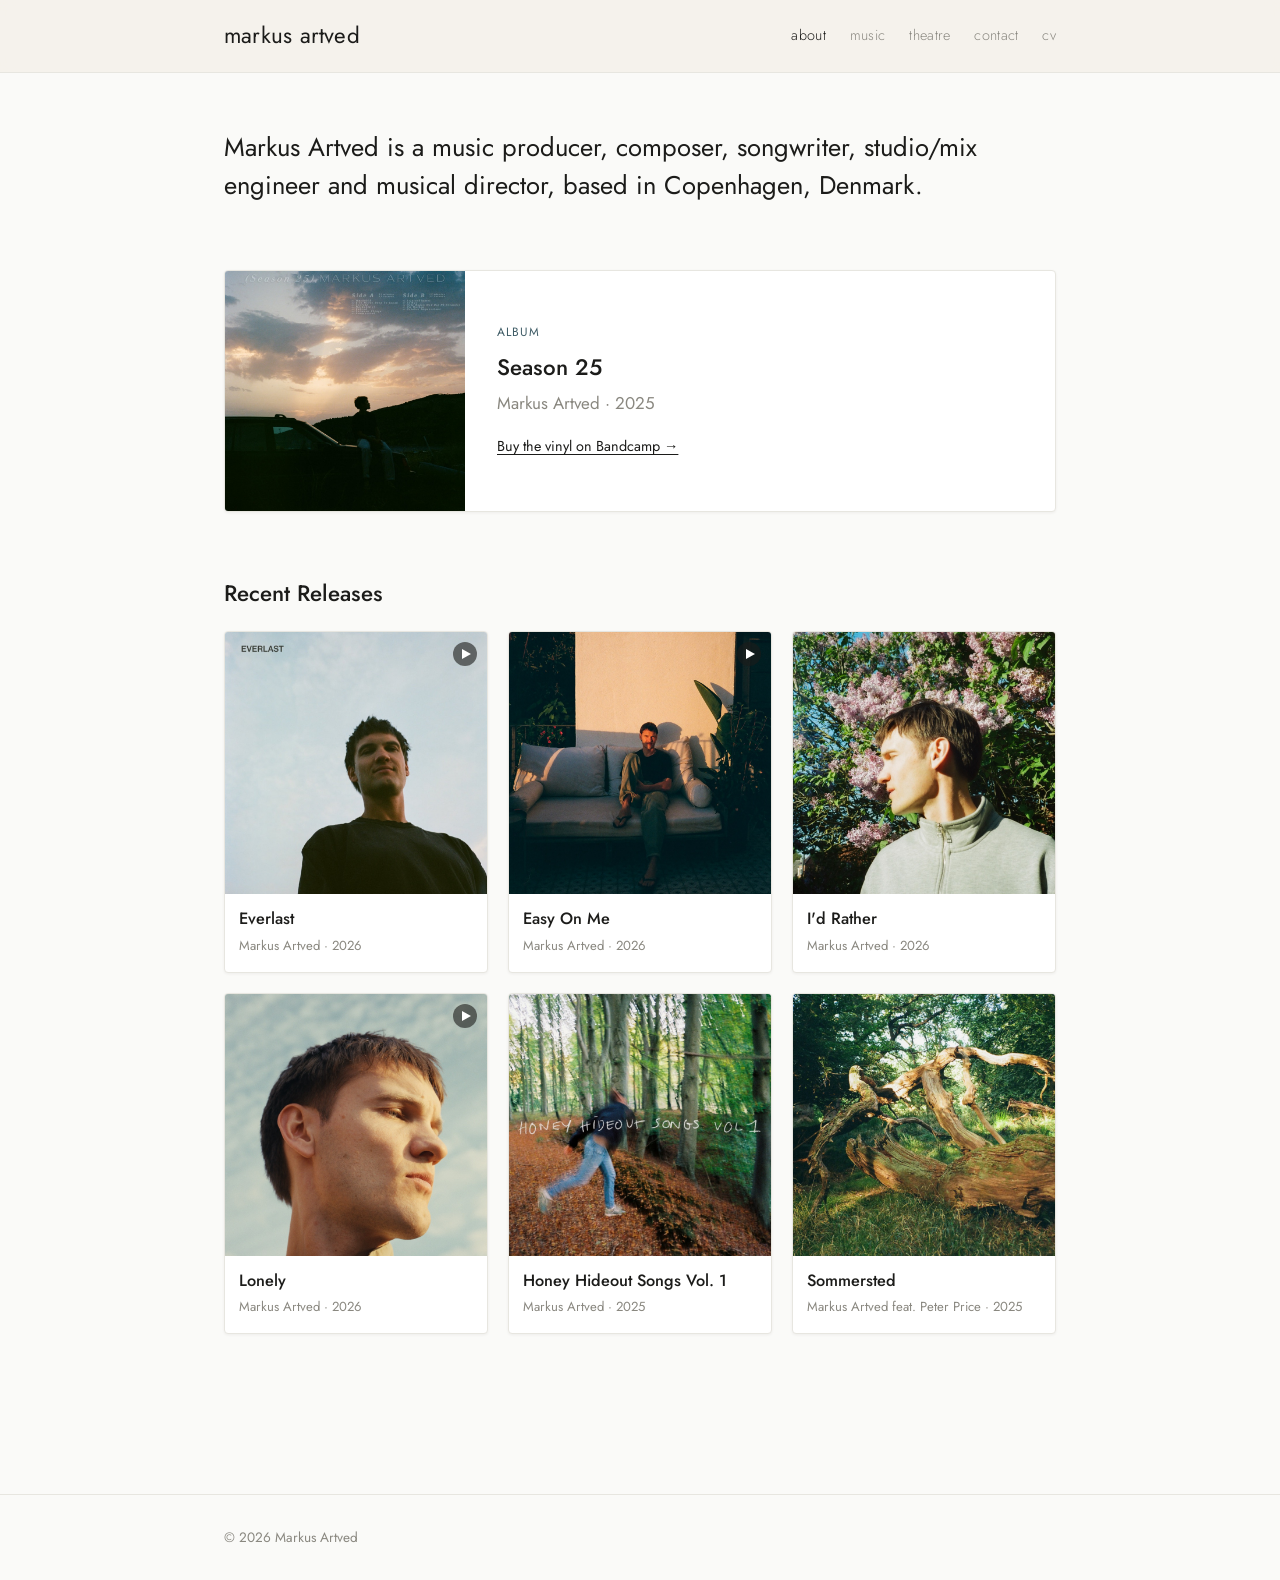
==== index.html @ 1067603a "Feature Season 25 album prominently at top of About page with Bandcamp link" ====
<!DOCTYPE html>
<html lang="en">
<head>
<meta charset="UTF-8">
<meta name="viewport" content="width=device-width, initial-scale=1.0">
<title>Markus Artved — Producer, Composer, Musical Director</title>
<meta name="description" content="Markus Artved is a music producer, composer, songwriter, studio/mix engineer and musical director based in Copenhagen, Denmark.">
<link rel="preconnect" href="https://fonts.googleapis.com">
<link rel="preconnect" href="https://fonts.gstatic.com" crossorigin>
<link href="https://fonts.googleapis.com/css2?family=Jost:wght@300;400;500;600&display=swap" rel="stylesheet">
<link rel="stylesheet" href="style.css">
</head>
<body>
<header class="site-header">
  <div class="wrap">
    <a class="logo" href="/">MARKUS ARTVED</a>
    <nav class="main-nav">
      <a href="/" aria-current="page">About</a>
      <a href="music.html">Music</a>
      <a href="theatre.html">Theatre</a>
      <a href="contact.html">Contact</a>
      <a href="cv.html">CV</a>
    </nav>
  </div>
</header>

<main>
  <div class="wrap">
    <section>
      <h1 class="intro">Markus Artved is a music producer, composer, songwriter, studio/mix engineer and musical director, based in Copenhagen, Denmark.</h1>
    </section>

    <section>
      <a class="featured-release" href="https://markusartved.bandcamp.com/album/season-25-2" target="_blank" rel="noopener">
        <img src="images/season-25.jpg" alt="Season 25 album cover">
        <div class="featured-meta">
          <p class="eyebrow">Album</p>
          <h2>Season 25</h2>
          <p class="sub">Markus Artved · 2025</p>
          <p class="buy-link">Buy the vinyl on Bandcamp →</p>
        </div>
      </a>
    </section>

    <section>
      <h2>Recent Releases</h2>
      <div class="releases-highlight">
        <div class="release-card">
          <a class="release-link" href="https://orcd.co/everlast" target="_blank" rel="noopener">
            <img src="images/everlast.jpg" alt="Everlast cover art"><div class="meta"><p class="title">Everlast</p><p class="sub">Markus Artved · 2026</p></div>
          </a>
          <a class="video-badge" href="https://youtu.be/y79hhN0nCMQ" target="_blank" rel="noopener" aria-label="Se musikvideo" title="Se musikvideo">
            <svg width="10" height="10" viewBox="0 0 10 10" fill="currentColor"><path d="M1 0 L10 5 L1 10 Z"/></svg>
          </a>
        </div>
        <div class="release-card">
          <a class="release-link" href="https://orcd.co/ezonme" target="_blank" rel="noopener">
            <img src="images/easy-on-me.jpg" alt="Easy On Me cover art"><div class="meta"><p class="title">Easy On Me</p><p class="sub">Markus Artved · 2026</p></div>
          </a>
          <a class="video-badge" href="https://youtu.be/7kFH4kexs3M" target="_blank" rel="noopener" aria-label="Se musikvideo" title="Se musikvideo">
            <svg width="10" height="10" viewBox="0 0 10 10" fill="currentColor"><path d="M1 0 L10 5 L1 10 Z"/></svg>
          </a>
        </div>
        <a class="release-card" href="https://orcd.co/idrather" target="_blank" rel="noopener">
          <img src="images/id-rather.jpg" alt="I'd Rather cover art"><div class="meta"><p class="title">I'd Rather</p><p class="sub">Markus Artved · 2026</p></div>
        </a>
        <div class="release-card">
          <a class="release-link" href="https://orcd.co/lonelyy" target="_blank" rel="noopener">
            <img src="images/lonely.jpg" alt="Lonely cover art"><div class="meta"><p class="title">Lonely</p><p class="sub">Markus Artved · 2026</p></div>
          </a>
          <a class="video-badge" href="https://youtu.be/J-z6Z0CwkMA" target="_blank" rel="noopener" aria-label="Se musikvideo" title="Se musikvideo">
            <svg width="10" height="10" viewBox="0 0 10 10" fill="currentColor"><path d="M1 0 L10 5 L1 10 Z"/></svg>
          </a>
        </div>
        <a class="release-card" href="https://orcd.co/theeagle" target="_blank" rel="noopener">
          <img src="images/honey-hideout-songs-vol1.jpg" alt="Honey Hideout Songs Vol. 1 cover art"><div class="meta"><p class="title">Honey Hideout Songs Vol. 1</p><p class="sub">Markus Artved · 2025</p></div>
        </a>
        <a class="release-card" href="https://open.spotify.com/album/5ZITmERwvLJm2PnHRLl8mG" target="_blank" rel="noopener">
          <img src="images/sommersted.jpg" alt="Sommersted cover art"><div class="meta"><p class="title">Sommersted</p><p class="sub">Markus Artved feat. Peter Price · 2025</p></div>
        </a>
      </div>
    </section>
  </div>
</main>

<footer>
  <div class="wrap">
    &copy; <span id="year"></span> Markus Artved
  </div>
</footer>
<script>document.getElementById('year').textContent = new Date().getFullYear();</script>
</body>
</html>
---- style.css ----
:root {
  --bg: #fafaf8;
  --bg-elevated: #ffffff;
  --text: #1c1c1a;
  --text-muted: #8a8880;
  --accent: #3f5c66;
  --border: #e7e6e0;
  --max-width: 880px;
  --font-display: "Jost", -apple-system, "Helvetica Neue", Arial, sans-serif;
  --font-body: "Jost", -apple-system, "Helvetica Neue", Arial, sans-serif;
}

* { box-sizing: border-box; }

html { scroll-behavior: smooth; }

body {
  margin: 0;
  background: var(--bg);
  color: var(--text);
  font-family: var(--font-body);
  font-weight: 400;
  font-size: 17px;
  line-height: 1.6;
  -webkit-font-smoothing: antialiased;
}

a { color: inherit; }

img { max-width: 100%; display: block; }

.wrap {
  max-width: var(--max-width);
  margin: 0 auto;
  padding: 0 24px;
}

header.site-header {
  border-bottom: 1px solid var(--border);
  position: sticky;
  top: 0;
  background: rgba(244, 241, 234, 0.88);
  backdrop-filter: blur(8px);
  z-index: 10;
}

header.site-header .wrap {
  display: flex;
  align-items: center;
  justify-content: space-between;
  padding-top: 18px;
  padding-bottom: 18px;
  flex-wrap: wrap;
  gap: 12px;
}

.logo {
  font-family: var(--font-display);
  font-weight: 400;
  font-size: 1.4rem;
  letter-spacing: 0.01em;
  text-decoration: none;
  color: var(--text);
  text-transform: lowercase;
}

nav.main-nav {
  display: flex;
  gap: 24px;
  flex-wrap: wrap;
}

nav.main-nav a {
  text-decoration: none;
  color: var(--text-muted);
  font-weight: 300;
  font-size: 0.9rem;
  letter-spacing: 0.02em;
  text-transform: lowercase;
  transition: color 0.15s ease;
}

nav.main-nav a:hover,
nav.main-nav a[aria-current="page"] {
  color: var(--text);
}

main {
  padding: 56px 0 96px;
}

h1 {
  font-family: var(--font-display);
  font-size: clamp(2rem, 4.5vw, 2.8rem);
  line-height: 1.25;
  margin: 0 0 20px;
  font-weight: 500;
}

h1.intro {
  font-size: clamp(1.3rem, 2.4vw, 1.6rem);
  font-weight: 400;
  line-height: 1.5;
  max-width: 56ch;
  color: var(--text);
}

h2 {
  font-family: var(--font-display);
  font-size: 1.4rem;
  margin: 0 0 20px;
  font-weight: 500;
  color: var(--text);
}

section {
  margin-bottom: 64px;
}

p.lead {
  font-size: 1.15rem;
  font-weight: 300;
  color: var(--text-muted);
  max-width: 60ch;
  margin: 0 0 40px;
}

.accent { color: var(--accent); }

.featured-release {
  display: flex;
  align-items: center;
  gap: 32px;
  background: var(--bg-elevated);
  border: 1px solid var(--border);
  border-radius: 4px;
  overflow: hidden;
  text-decoration: none;
  color: inherit;
  box-shadow: 0 1px 3px rgba(43, 40, 34, 0.06);
  margin-bottom: 48px;
  transition: transform 0.15s ease, border-color 0.15s ease;
}

.featured-release:hover {
  transform: translateY(-3px);
  border-color: #c9bfa8;
}

.featured-release img {
  width: 240px;
  height: 240px;
  object-fit: cover;
  flex-shrink: 0;
}

.featured-release .featured-meta {
  padding: 20px 28px 20px 0;
}

.featured-release .eyebrow {
  text-transform: uppercase;
  letter-spacing: 0.08em;
  font-size: 0.75rem;
  color: var(--accent);
  margin: 0 0 8px;
}

.featured-release h2 {
  margin: 0 0 4px;
}

.featured-release .featured-meta .sub {
  color: var(--text-muted);
  margin: 0 0 18px;
}

.featured-release .buy-link {
  font-size: 0.9rem;
  color: var(--text);
  margin: 0;
  text-decoration: underline;
  text-underline-offset: 3px;
}

@media (max-width: 620px) {
  .featured-release {
    flex-direction: column;
    align-items: stretch;
  }
  .featured-release img {
    width: 100%;
    height: auto;
    aspect-ratio: 1 / 1;
  }
  .featured-release .featured-meta {
    padding: 20px;
  }
}

.releases-highlight {
  display: grid;
  grid-template-columns: repeat(auto-fill, minmax(200px, 1fr));
  gap: 20px;
  margin-bottom: 48px;
}

.release-card {
  position: relative;
  background: var(--bg-elevated);
  border: 1px solid var(--border);
  border-radius: 4px;
  overflow: hidden;
  text-decoration: none;
  display: block;
  box-shadow: 0 1px 3px rgba(43, 40, 34, 0.06);
  transition: transform 0.15s ease, border-color 0.15s ease;
}

.release-link {
  display: block;
  text-decoration: none;
  color: inherit;
}

.video-badge {
  position: absolute;
  top: 10px;
  right: 10px;
  width: 24px;
  height: 24px;
  border-radius: 50%;
  background: rgba(28, 28, 26, 0.6);
  color: #fff;
  display: flex;
  align-items: center;
  justify-content: center;
  z-index: 2;
  transition: background 0.15s ease;
}

.video-badge svg { margin-left: 1px; }

.video-badge:hover { background: rgba(28, 28, 26, 0.85); }

.release-card:hover {
  transform: translateY(-3px);
  border-color: #c9bfa8;
}

.release-card img {
  aspect-ratio: 1 / 1;
  object-fit: cover;
  width: 100%;
}

.release-card .meta {
  padding: 12px 14px 16px;
}

.release-card .title {
  font-family: var(--font-display);
  font-weight: 500;
  font-size: 1.02rem;
  margin: 0 0 2px;
}

.release-card .sub {
  font-size: 0.82rem;
  color: var(--text-muted);
  margin: 0;
}

.event-list {
  list-style: none;
  margin: 0;
  padding: 0;
  border-top: 1px solid var(--border);
}

.event-list li {
  display: flex;
  gap: 20px;
  padding: 16px 0;
  border-bottom: 1px solid var(--border);
  align-items: baseline;
  flex-wrap: wrap;
}

.event-date {
  min-width: 130px;
  color: var(--accent);
  font-weight: 600;
  font-size: 0.92rem;
}

.event-details { flex: 1; min-width: 200px; }

.event-title { font-weight: 600; }

.event-venue {
  color: var(--text-muted);
  font-size: 0.9rem;
}

.event-tag {
  font-size: 0.72rem;
  text-transform: uppercase;
  letter-spacing: 0.05em;
  color: var(--text-muted);
  border: 1px solid var(--border);
  border-radius: 999px;
  padding: 3px 10px;
  white-space: nowrap;
}

.discography-list {
  list-style: none;
  margin: 0;
  padding: 0;
}

.discography-list li {
  display: grid;
  grid-template-columns: 60px 1fr;
  gap: 18px;
  padding: 14px 0;
  border-bottom: 1px solid var(--border);
}

.discography-list .year {
  color: var(--text-muted);
  font-variant-numeric: tabular-nums;
}

.discography-list .track { font-weight: 600; }

.discography-list .credit {
  color: var(--text-muted);
  font-size: 0.9rem;
}

.year-group h3 {
  color: var(--accent);
  font-size: 0.85rem;
  letter-spacing: 0.04em;
  margin: 22px 0 2px;
  text-transform: uppercase;
}

.year-group:first-of-type h3 { margin-top: 0; }

.credit-list {
  list-style: none;
  margin: 0;
  padding: 0;
}

.credit-list li {
  padding: 6px 0;
  border-bottom: 1px solid var(--border);
}

.credit-list .title {
  font-weight: 600;
  font-size: 0.92rem;
  margin: 0;
}

.credit-list .role,
.credit-list .venue {
  color: var(--text-muted);
  font-size: 0.8rem;
  margin: 1px 0 0;
}

#cv-page section { margin-bottom: 40px; }
#cv-page h2 { font-size: 1.1rem; margin-bottom: 10px; }

.contact-box {
  background: var(--bg-elevated);
  border: 1px solid var(--border);
  border-radius: 12px;
  padding: 32px;
  max-width: 480px;
}

.contact-box a {
  display: block;
  text-decoration: none;
  font-size: 1.05rem;
  margin: 8px 0;
}

.contact-box a:hover { color: var(--accent); }

.social-links {
  display: flex;
  gap: 16px;
  margin-top: 28px;
}

.social-links a {
  text-decoration: none;
  color: var(--text-muted);
  font-size: 0.9rem;
  border: 1px solid var(--border);
  border-radius: 999px;
  padding: 6px 16px;
}

.social-links a:hover { color: var(--text); border-color: #c9bfa8; }

.production {
  padding: 40px 0;
  border-bottom: 1px solid var(--border);
}

.production:first-of-type { padding-top: 0; }

.production h3 {
  font-family: var(--font-display);
  font-size: 1.4rem;
  font-weight: 500;
  margin: 0 0 4px;
}

.production .venue {
  color: var(--text-muted);
  margin: 0 0 2px;
}

.production .role {
  margin: 0 0 16px;
}

.production .award {
  color: var(--accent);
  font-weight: 600;
  margin: 0 0 16px;
}

.production .credits {
  color: var(--text-muted);
  font-size: 0.88rem;
  line-height: 1.7;
  margin: 0 0 20px;
}

.production .credits strong {
  color: var(--text);
  font-weight: 600;
}

.gallery {
  display: flex;
  gap: 10px;
  overflow-x: auto;
  scroll-snap-type: x proximity;
  padding-bottom: 6px;
  margin: 0 -24px;
  padding-left: 24px;
  padding-right: 24px;
}

.gallery img {
  height: 220px;
  width: auto;
  flex: 0 0 auto;
  border-radius: 8px;
  scroll-snap-align: start;
  object-fit: cover;
}

.production .photo-credit {
  color: var(--text-muted);
  font-size: 0.78rem;
  margin: 10px 0 0;
}

@media (max-width: 560px) {
  .gallery img { height: 160px; }
}

footer {
  border-top: 1px solid var(--border);
  padding: 32px 0;
  color: var(--text-muted);
  font-size: 0.85rem;
}

@media (max-width: 560px) {
  .discography-list li { grid-template-columns: 44px 1fr; }
  .event-date { min-width: 100%; }
}
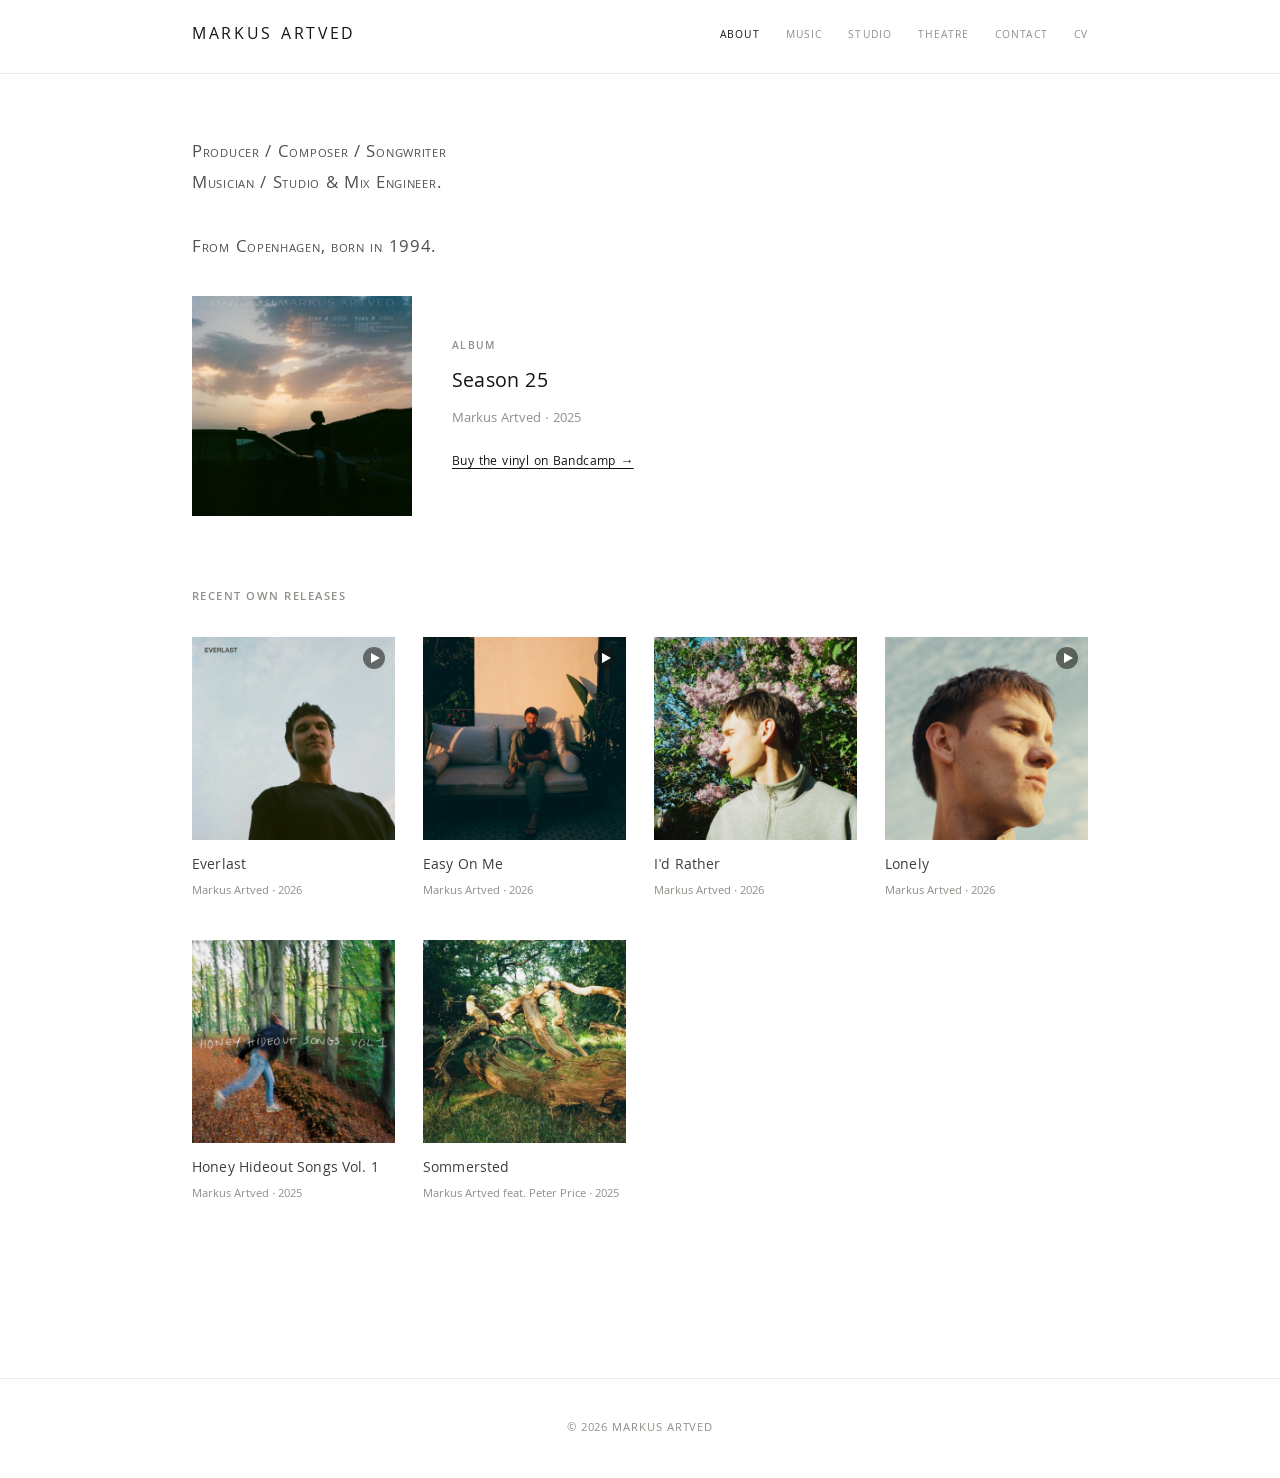
==== commit aee9f733: "Redesign site aesthetics toward minimal editorial style, add Studio page Switch typography to Khula," ====
--- a/index.html
+++ b/index.html
@@ -7,7 +7,7 @@
 <meta name="description" content="Markus Artved is a music producer, composer, songwriter, studio/mix engineer and musical director based in Copenhagen, Denmark.">
 <link rel="preconnect" href="https://fonts.googleapis.com">
 <link rel="preconnect" href="https://fonts.gstatic.com" crossorigin>
-<link href="https://fonts.googleapis.com/css2?family=Jost:wght@300;400;500;600&display=swap" rel="stylesheet">
+<link href="https://fonts.googleapis.com/css2?family=Khula:wght@300;400;600;700&display=swap" rel="stylesheet">
 <link rel="stylesheet" href="style.css">
 </head>
 <body>
@@ -17,6 +17,7 @@
     <nav class="main-nav">
       <a href="/" aria-current="page">About</a>
       <a href="music.html">Music</a>
+      <a href="studio.html">Studio</a>
       <a href="theatre.html">Theatre</a>
       <a href="contact.html">Contact</a>
       <a href="cv.html">CV</a>
@@ -26,8 +27,8 @@
 
 <main>
   <div class="wrap">
-    <section>
-      <h1 class="intro">Markus Artved is a music producer, composer, songwriter, studio/mix engineer and musical director, based in Copenhagen, Denmark.</h1>
+    <section class="intro-section">
+      <h1 class="intro">Producer / Composer / Songwriter<br>Musician / Studio &amp; Mix Engineer.<br><br>From Copenhagen, born in 1994.</h1>
     </section>
 
     <section>
@@ -43,7 +44,7 @@
     </section>
 
     <section>
-      <h2>Recent Releases</h2>
+      <h2>Recent Own Releases</h2>
       <div class="releases-highlight">
         <div class="release-card">
           <a class="release-link" href="https://orcd.co/everlast" target="_blank" rel="noopener">
--- a/style.css
+++ b/style.css
@@ -1,13 +1,13 @@
 :root {
-  --bg: #fafaf8;
+  --bg: #ffffff;
   --bg-elevated: #ffffff;
-  --text: #1c1c1a;
-  --text-muted: #8a8880;
-  --accent: #3f5c66;
-  --border: #e7e6e0;
-  --max-width: 880px;
-  --font-display: "Jost", -apple-system, "Helvetica Neue", Arial, sans-serif;
-  --font-body: "Jost", -apple-system, "Helvetica Neue", Arial, sans-serif;
+  --text: #141412;
+  --text-muted: #8f8f89;
+  --accent: #4a4a45;
+  --border: #ececE6;
+  --max-width: 960px;
+  --font-display: "Khula", -apple-system, "Helvetica Neue", Arial, sans-serif;
+  --font-body: "Khula", -apple-system, "Helvetica Neue", Arial, sans-serif;
 }
 
 * { box-sizing: border-box; }
@@ -17,11 +17,11 @@
 body {
   margin: 0;
   background: var(--bg);
-  color: var(--text);
+  color: rgba(20, 20, 18, 0.82);
   font-family: var(--font-body);
   font-weight: 400;
-  font-size: 17px;
-  line-height: 1.6;
+  font-size: 16px;
+  line-height: 1.7;
   -webkit-font-smoothing: antialiased;
 }
 
@@ -32,14 +32,14 @@
 .wrap {
   max-width: var(--max-width);
   margin: 0 auto;
-  padding: 0 24px;
+  padding: 0 32px;
 }
 
 header.site-header {
   border-bottom: 1px solid var(--border);
   position: sticky;
   top: 0;
-  background: rgba(244, 241, 234, 0.88);
+  background: rgba(255, 255, 255, 0.92);
   backdrop-filter: blur(8px);
   z-index: 10;
 }
@@ -48,8 +48,8 @@
   display: flex;
   align-items: center;
   justify-content: space-between;
-  padding-top: 18px;
-  padding-bottom: 18px;
+  padding-top: 22px;
+  padding-bottom: 22px;
   flex-wrap: wrap;
   gap: 12px;
 }
@@ -57,26 +57,26 @@
 .logo {
   font-family: var(--font-display);
   font-weight: 400;
-  font-size: 1.4rem;
-  letter-spacing: 0.01em;
+  font-size: 1.05rem;
+  letter-spacing: 0.16em;
   text-decoration: none;
   color: var(--text);
-  text-transform: lowercase;
+  text-transform: uppercase;
 }
 
 nav.main-nav {
   display: flex;
-  gap: 24px;
+  gap: 26px;
   flex-wrap: wrap;
 }
 
 nav.main-nav a {
   text-decoration: none;
   color: var(--text-muted);
-  font-weight: 300;
-  font-size: 0.9rem;
-  letter-spacing: 0.02em;
-  text-transform: lowercase;
+  font-weight: 500;
+  font-size: 0.7rem;
+  letter-spacing: 0.1em;
+  text-transform: uppercase;
   transition: color 0.15s ease;
 }
 
@@ -86,43 +86,53 @@
 }
 
 main {
-  padding: 56px 0 96px;
+  padding: 64px 0 100px;
 }
 
 h1 {
   font-family: var(--font-display);
-  font-size: clamp(2rem, 4.5vw, 2.8rem);
-  line-height: 1.25;
+  font-size: clamp(1.8rem, 3.6vw, 2.4rem);
+  line-height: 1.35;
   margin: 0 0 20px;
-  font-weight: 500;
+  font-weight: 400;
+  letter-spacing: 0.01em;
 }
 
 h1.intro {
-  font-size: clamp(1.3rem, 2.4vw, 1.6rem);
+  font-size: clamp(0.95rem, 1.4vw, 1.1rem);
   font-weight: 400;
-  line-height: 1.5;
-  max-width: 56ch;
-  color: var(--text);
+  font-variant: small-caps;
+  letter-spacing: 0.04em;
+  line-height: 1.8;
+  max-width: 54ch;
+  margin: 0 0 20px;
+  color: rgba(20, 20, 18, 0.75);
 }
 
 h2 {
   font-family: var(--font-display);
-  font-size: 1.4rem;
-  margin: 0 0 20px;
-  font-weight: 500;
-  color: var(--text);
+  font-size: 0.78rem;
+  margin: 0 0 28px;
+  font-weight: 600;
+  letter-spacing: 0.12em;
+  text-transform: uppercase;
+  color: var(--text-muted);
 }
 
 section {
-  margin-bottom: 64px;
+  margin-bottom: 72px;
+}
+
+.intro-section {
+  margin-bottom: 32px;
 }
 
 p.lead {
-  font-size: 1.15rem;
+  font-size: 1rem;
   font-weight: 300;
   color: var(--text-muted);
-  max-width: 60ch;
-  margin: 0 0 40px;
+  max-width: 58ch;
+  margin: 0 0 44px;
 }
 
 .accent { color: var(--accent); }
@@ -130,57 +140,58 @@
 .featured-release {
   display: flex;
   align-items: center;
-  gap: 32px;
-  background: var(--bg-elevated);
-  border: 1px solid var(--border);
-  border-radius: 4px;
-  overflow: hidden;
+  gap: 40px;
   text-decoration: none;
   color: inherit;
-  box-shadow: 0 1px 3px rgba(43, 40, 34, 0.06);
-  margin-bottom: 48px;
-  transition: transform 0.15s ease, border-color 0.15s ease;
-}
-
-.featured-release:hover {
-  transform: translateY(-3px);
-  border-color: #c9bfa8;
-}
+  margin-bottom: 56px;
+  transition: opacity 0.2s ease;
+}
+
+.featured-release:hover { opacity: 0.72; }
 
 .featured-release img {
-  width: 240px;
-  height: 240px;
+  width: 220px;
+  height: 220px;
   object-fit: cover;
   flex-shrink: 0;
 }
 
 .featured-release .featured-meta {
-  padding: 20px 28px 20px 0;
+  padding: 0;
 }
 
 .featured-release .eyebrow {
   text-transform: uppercase;
-  letter-spacing: 0.08em;
-  font-size: 0.75rem;
-  color: var(--accent);
-  margin: 0 0 8px;
+  letter-spacing: 0.12em;
+  font-size: 0.68rem;
+  font-weight: 600;
+  color: var(--text-muted);
+  margin: 0 0 10px;
 }
 
 .featured-release h2 {
-  margin: 0 0 4px;
+  margin: 0 0 6px;
+  text-align: left;
+  font-size: 1.3rem;
+  font-weight: 400;
+  text-transform: none;
+  letter-spacing: 0.01em;
+  color: var(--text);
 }
 
 .featured-release .featured-meta .sub {
   color: var(--text-muted);
-  margin: 0 0 18px;
+  margin: 0 0 20px;
+  font-size: 0.9rem;
 }
 
 .featured-release .buy-link {
-  font-size: 0.9rem;
+  font-size: 0.82rem;
   color: var(--text);
   margin: 0;
   text-decoration: underline;
   text-underline-offset: 3px;
+  letter-spacing: 0.03em;
 }
 
 @media (max-width: 620px) {
@@ -193,28 +204,35 @@
     height: auto;
     aspect-ratio: 1 / 1;
   }
-  .featured-release .featured-meta {
-    padding: 20px;
-  }
+  .featured-release h2 { text-align: center; }
 }
 
 .releases-highlight {
   display: grid;
   grid-template-columns: repeat(auto-fill, minmax(200px, 1fr));
-  gap: 20px;
+  gap: 36px 28px;
   margin-bottom: 48px;
+}
+
+#music-page .releases-highlight {
+  grid-template-columns: repeat(3, 1fr);
+}
+
+@media (max-width: 620px) {
+  #music-page .releases-highlight {
+    grid-template-columns: repeat(2, 1fr);
+  }
 }
 
 .release-card {
   position: relative;
-  background: var(--bg-elevated);
-  border: 1px solid var(--border);
-  border-radius: 4px;
-  overflow: hidden;
+  background: none;
+  border: none;
+  border-radius: 0;
+  overflow: visible;
   text-decoration: none;
   display: block;
-  box-shadow: 0 1px 3px rgba(43, 40, 34, 0.06);
-  transition: transform 0.15s ease, border-color 0.15s ease;
+  box-shadow: none;
 }
 
 .release-link {
@@ -227,10 +245,10 @@
   position: absolute;
   top: 10px;
   right: 10px;
-  width: 24px;
-  height: 24px;
+  width: 22px;
+  height: 22px;
   border-radius: 50%;
-  background: rgba(28, 28, 26, 0.6);
+  background: rgba(20, 20, 18, 0.55);
   color: #fff;
   display: flex;
   align-items: center;
@@ -241,32 +259,64 @@
 
 .video-badge svg { margin-left: 1px; }
 
-.video-badge:hover { background: rgba(28, 28, 26, 0.85); }
-
-.release-card:hover {
-  transform: translateY(-3px);
-  border-color: #c9bfa8;
+.video-badge:hover { background: rgba(20, 20, 18, 0.8); }
+
+.release-card:hover img { opacity: 0.8; }
+
+.release-card .cover {
+  position: relative;
+  overflow: hidden;
 }
 
 .release-card img {
   aspect-ratio: 1 / 1;
   object-fit: cover;
   width: 100%;
+  transition: opacity 0.2s ease;
+}
+
+.release-card .role-overlay {
+  position: absolute;
+  inset: 0;
+  display: flex;
+  align-items: center;
+  justify-content: center;
+  text-align: center;
+  padding: 16px;
+  font-size: 0.74rem;
+  font-weight: 300;
+  letter-spacing: 0.02em;
+  line-height: 1.4;
+  color: rgba(255, 255, 255, 0.85);
+  background: rgba(20, 20, 18, 0.4);
+  opacity: 0;
+  transition: opacity 0.2s ease;
+  pointer-events: none;
+}
+
+.release-card:hover .role-overlay {
+  opacity: 1;
+}
+
+.release-card:hover .role-overlay ~ img,
+.release-card .cover:hover img {
+  opacity: 1;
 }
 
 .release-card .meta {
-  padding: 12px 14px 16px;
+  padding: 14px 0 0;
 }
 
 .release-card .title {
   font-family: var(--font-display);
   font-weight: 500;
-  font-size: 1.02rem;
-  margin: 0 0 2px;
+  font-size: 0.92rem;
+  margin: 0 0 3px;
+  letter-spacing: 0.01em;
 }
 
 .release-card .sub {
-  font-size: 0.82rem;
+  font-size: 0.78rem;
   color: var(--text-muted);
   margin: 0;
 }
@@ -289,9 +339,10 @@
 
 .event-date {
   min-width: 130px;
-  color: var(--accent);
+  color: var(--text-muted);
   font-weight: 600;
-  font-size: 0.92rem;
+  font-size: 0.85rem;
+  letter-spacing: 0.03em;
 }
 
 .event-details { flex: 1; min-width: 200px; }
@@ -304,12 +355,11 @@
 }
 
 .event-tag {
-  font-size: 0.72rem;
-  text-transform: uppercase;
-  letter-spacing: 0.05em;
+  font-size: 0.68rem;
+  text-transform: uppercase;
+  letter-spacing: 0.06em;
   color: var(--text-muted);
   border: 1px solid var(--border);
-  border-radius: 999px;
   padding: 3px 10px;
   white-space: nowrap;
 }
@@ -341,11 +391,12 @@
 }
 
 .year-group h3 {
-  color: var(--accent);
-  font-size: 0.85rem;
-  letter-spacing: 0.04em;
-  margin: 22px 0 2px;
-  text-transform: uppercase;
+  color: var(--text-muted);
+  font-size: 0.72rem;
+  letter-spacing: 0.1em;
+  margin: 34px 0 4px;
+  text-transform: uppercase;
+  font-weight: 600;
 }
 
 .year-group:first-of-type h3 { margin-top: 0; }
@@ -357,12 +408,12 @@
 }
 
 .credit-list li {
-  padding: 6px 0;
+  padding: 10px 0;
   border-bottom: 1px solid var(--border);
 }
 
 .credit-list .title {
-  font-weight: 600;
+  font-weight: 500;
   font-size: 0.92rem;
   margin: 0;
 }
@@ -371,48 +422,50 @@
 .credit-list .venue {
   color: var(--text-muted);
   font-size: 0.8rem;
-  margin: 1px 0 0;
-}
-
-#cv-page section { margin-bottom: 40px; }
-#cv-page h2 { font-size: 1.1rem; margin-bottom: 10px; }
+  margin: 2px 0 0;
+}
+
+#cv-page section { margin-bottom: 56px; }
+#cv-page h2 { font-size: 0.78rem; margin-bottom: 18px; }
 
 .contact-box {
-  background: var(--bg-elevated);
-  border: 1px solid var(--border);
-  border-radius: 12px;
-  padding: 32px;
+  background: none;
+  border: none;
+  border-radius: 0;
+  padding: 0;
   max-width: 480px;
 }
 
 .contact-box a {
   display: block;
   text-decoration: none;
-  font-size: 1.05rem;
-  margin: 8px 0;
-}
-
-.contact-box a:hover { color: var(--accent); }
+  font-size: 1.1rem;
+  font-weight: 300;
+  margin: 10px 0;
+}
+
+.contact-box a:hover { color: var(--text-muted); }
 
 .social-links {
   display: flex;
-  gap: 16px;
-  margin-top: 28px;
+  gap: 24px;
+  margin-top: 36px;
 }
 
 .social-links a {
   text-decoration: none;
   color: var(--text-muted);
-  font-size: 0.9rem;
-  border: 1px solid var(--border);
-  border-radius: 999px;
-  padding: 6px 16px;
-}
-
-.social-links a:hover { color: var(--text); border-color: #c9bfa8; }
+  font-size: 0.72rem;
+  letter-spacing: 0.08em;
+  text-transform: uppercase;
+  border: none;
+  padding: 0;
+}
+
+.social-links a:hover { color: var(--text); }
 
 .production {
-  padding: 40px 0;
+  padding: 48px 0;
   border-bottom: 1px solid var(--border);
 }
 
@@ -420,9 +473,10 @@
 
 .production h3 {
   font-family: var(--font-display);
-  font-size: 1.4rem;
-  font-weight: 500;
+  font-size: 1.2rem;
+  font-weight: 400;
   margin: 0 0 4px;
+  text-align: left;
 }
 
 .production .venue {
@@ -435,15 +489,15 @@
 }
 
 .production .award {
-  color: var(--accent);
+  color: var(--text);
   font-weight: 600;
   margin: 0 0 16px;
 }
 
 .production .credits {
   color: var(--text-muted);
-  font-size: 0.88rem;
-  line-height: 1.7;
+  font-size: 0.86rem;
+  line-height: 1.75;
   margin: 0 0 20px;
 }
 
@@ -458,23 +512,23 @@
   overflow-x: auto;
   scroll-snap-type: x proximity;
   padding-bottom: 6px;
-  margin: 0 -24px;
-  padding-left: 24px;
-  padding-right: 24px;
+  margin: 0 -32px 24px;
+  padding-left: 32px;
+  padding-right: 32px;
 }
 
 .gallery img {
   height: 220px;
   width: auto;
   flex: 0 0 auto;
-  border-radius: 8px;
+  border-radius: 0;
   scroll-snap-align: start;
   object-fit: cover;
 }
 
 .production .photo-credit {
   color: var(--text-muted);
-  font-size: 0.78rem;
+  font-size: 0.76rem;
   margin: 10px 0 0;
 }
 
@@ -482,14 +536,48 @@
   .gallery img { height: 160px; }
 }
 
+#studio-page .lead {
+  margin: 0 0 14px;
+  max-width: 60ch;
+}
+
+#studio-page .gallery {
+  margin-bottom: 0;
+}
+
+#studio-page .gallery img {
+  height: 480px;
+}
+
+@media (max-width: 900px) {
+  #studio-page .gallery img { height: 320px; }
+}
+
+@media (max-width: 560px) {
+  #studio-page .gallery img { height: 220px; }
+}
+
 footer {
   border-top: 1px solid var(--border);
-  padding: 32px 0;
-  color: var(--text-muted);
-  font-size: 0.85rem;
+  padding: 40px 0;
+  color: var(--text-muted);
+  font-size: 0.72rem;
+  letter-spacing: 0.08em;
+  text-transform: uppercase;
+  text-align: center;
 }
 
 @media (max-width: 560px) {
   .discography-list li { grid-template-columns: 44px 1fr; }
   .event-date { min-width: 100%; }
 }
+
+.spotify-embed {
+  max-width: 560px;
+  margin: 0 auto;
+}
+
+.spotify-embed iframe {
+  display: block;
+  width: 100%;
+}
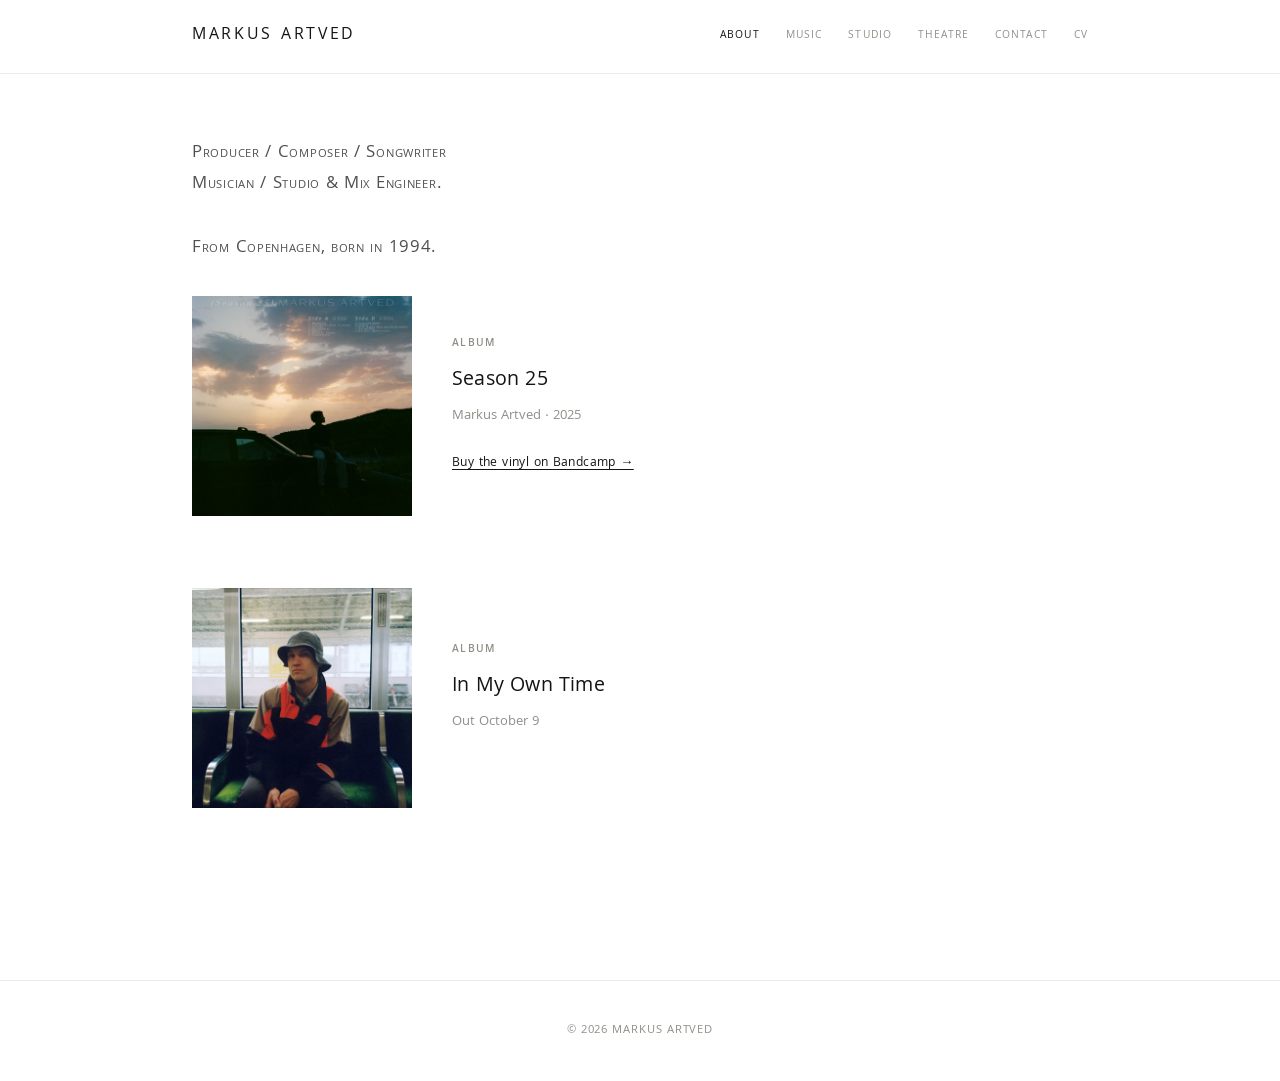
==== commit 64db66c0: "Replace Season 25 cover link, swap Recent Own Releases for In My Own Time teaser Season 25 cover art" ====
--- a/index.html
+++ b/index.html
@@ -32,53 +32,29 @@
     </section>
 
     <section>
-      <a class="featured-release" href="https://markusartved.bandcamp.com/album/season-25-2" target="_blank" rel="noopener">
-        <img src="images/season-25.jpg" alt="Season 25 album cover">
+      <div class="featured-release">
+        <a href="https://orcd.co/season25deluxe" target="_blank" rel="noopener">
+          <img src="images/season-25.jpg" alt="Season 25 album cover">
+        </a>
         <div class="featured-meta">
           <p class="eyebrow">Album</p>
           <h2>Season 25</h2>
           <p class="sub">Markus Artved · 2025</p>
-          <p class="buy-link">Buy the vinyl on Bandcamp →</p>
+          <a class="buy-link" href="https://markusartved.bandcamp.com/album/season-25-2" target="_blank" rel="noopener">Buy the vinyl on Bandcamp →</a>
         </div>
-      </a>
+      </div>
     </section>
 
     <section>
-      <h2>Recent Own Releases</h2>
-      <div class="releases-highlight">
-        <div class="release-card">
-          <a class="release-link" href="https://orcd.co/everlast" target="_blank" rel="noopener">
-            <img src="images/everlast.jpg" alt="Everlast cover art"><div class="meta"><p class="title">Everlast</p><p class="sub">Markus Artved · 2026</p></div>
-          </a>
-          <a class="video-badge" href="https://youtu.be/y79hhN0nCMQ" target="_blank" rel="noopener" aria-label="Se musikvideo" title="Se musikvideo">
-            <svg width="10" height="10" viewBox="0 0 10 10" fill="currentColor"><path d="M1 0 L10 5 L1 10 Z"/></svg>
-          </a>
+      <div class="featured-release">
+        <a href="https://orcd.co/inmyowntime" target="_blank" rel="noopener">
+          <img src="images/in-my-own-time.jpg" alt="In My Own Time album cover">
+        </a>
+        <div class="featured-meta">
+          <p class="eyebrow">Album</p>
+          <h2>In My Own Time</h2>
+          <p class="sub">Out October 9</p>
         </div>
-        <div class="release-card">
-          <a class="release-link" href="https://orcd.co/ezonme" target="_blank" rel="noopener">
-            <img src="images/easy-on-me.jpg" alt="Easy On Me cover art"><div class="meta"><p class="title">Easy On Me</p><p class="sub">Markus Artved · 2026</p></div>
-          </a>
-          <a class="video-badge" href="https://youtu.be/7kFH4kexs3M" target="_blank" rel="noopener" aria-label="Se musikvideo" title="Se musikvideo">
-            <svg width="10" height="10" viewBox="0 0 10 10" fill="currentColor"><path d="M1 0 L10 5 L1 10 Z"/></svg>
-          </a>
-        </div>
-        <a class="release-card" href="https://orcd.co/idrather" target="_blank" rel="noopener">
-          <img src="images/id-rather.jpg" alt="I'd Rather cover art"><div class="meta"><p class="title">I'd Rather</p><p class="sub">Markus Artved · 2026</p></div>
-        </a>
-        <div class="release-card">
-          <a class="release-link" href="https://orcd.co/lonelyy" target="_blank" rel="noopener">
-            <img src="images/lonely.jpg" alt="Lonely cover art"><div class="meta"><p class="title">Lonely</p><p class="sub">Markus Artved · 2026</p></div>
-          </a>
-          <a class="video-badge" href="https://youtu.be/J-z6Z0CwkMA" target="_blank" rel="noopener" aria-label="Se musikvideo" title="Se musikvideo">
-            <svg width="10" height="10" viewBox="0 0 10 10" fill="currentColor"><path d="M1 0 L10 5 L1 10 Z"/></svg>
-          </a>
-        </div>
-        <a class="release-card" href="https://orcd.co/theeagle" target="_blank" rel="noopener">
-          <img src="images/honey-hideout-songs-vol1.jpg" alt="Honey Hideout Songs Vol. 1 cover art"><div class="meta"><p class="title">Honey Hideout Songs Vol. 1</p><p class="sub">Markus Artved · 2025</p></div>
-        </a>
-        <a class="release-card" href="https://open.spotify.com/album/5ZITmERwvLJm2PnHRLl8mG" target="_blank" rel="noopener">
-          <img src="images/sommersted.jpg" alt="Sommersted cover art"><div class="meta"><p class="title">Sommersted</p><p class="sub">Markus Artved feat. Peter Price · 2025</p></div>
-        </a>
       </div>
     </section>
   </div>
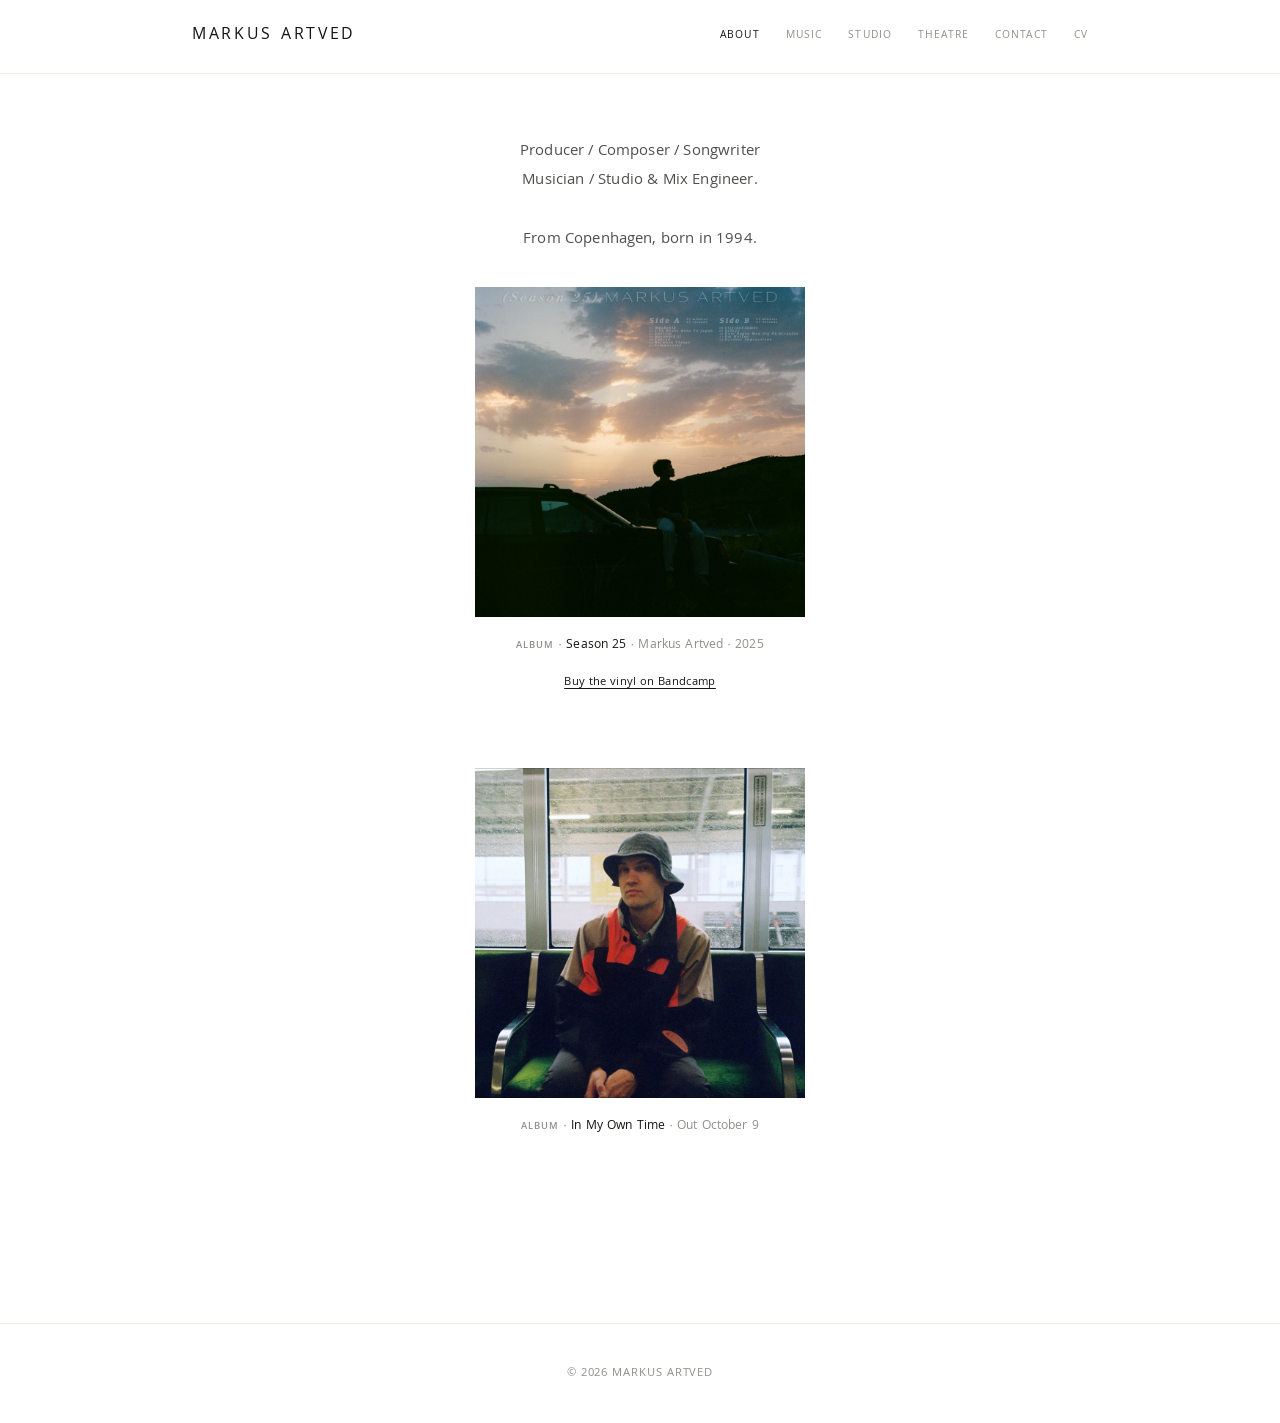
==== commit 6cc119a9: "Restyle About page: centered column, larger stacked covers, one-line meta Narrows the About page con" ====
--- a/index.html
+++ b/index.html
@@ -25,7 +25,7 @@
   </div>
 </header>
 
-<main>
+<main id="about-page">
   <div class="wrap">
     <section class="intro-section">
       <h1 class="intro">Producer / Composer / Songwriter<br>Musician / Studio &amp; Mix Engineer.<br><br>From Copenhagen, born in 1994.</h1>
@@ -37,10 +37,8 @@
           <img src="images/season-25.jpg" alt="Season 25 album cover">
         </a>
         <div class="featured-meta">
-          <p class="eyebrow">Album</p>
-          <h2>Season 25</h2>
-          <p class="sub">Markus Artved · 2025</p>
-          <a class="buy-link" href="https://markusartved.bandcamp.com/album/season-25-2" target="_blank" rel="noopener">Buy the vinyl on Bandcamp →</a>
+          <p class="release-line"><span class="eyebrow">Album</span> · <span class="title">Season 25</span> · <span class="sub">Markus Artved · 2025</span></p>
+          <a class="buy-link" href="https://markusartved.bandcamp.com/album/season-25-2" target="_blank" rel="noopener">Buy the vinyl on Bandcamp</a>
         </div>
       </div>
     </section>
@@ -51,9 +49,7 @@
           <img src="images/in-my-own-time.jpg" alt="In My Own Time album cover">
         </a>
         <div class="featured-meta">
-          <p class="eyebrow">Album</p>
-          <h2>In My Own Time</h2>
-          <p class="sub">Out October 9</p>
+          <p class="release-line"><span class="eyebrow">Album</span> · <span class="title">In My Own Time</span> · <span class="sub">Out October 9</span></p>
         </div>
       </div>
     </section>
--- a/style.css
+++ b/style.css
@@ -99,13 +99,12 @@
 }
 
 h1.intro {
-  font-size: clamp(0.95rem, 1.4vw, 1.1rem);
+  font-size: clamp(0.88rem, 1.3vw, 1.02rem);
   font-weight: 400;
-  font-variant: small-caps;
-  letter-spacing: 0.04em;
   line-height: 1.8;
   max-width: 54ch;
-  margin: 0 0 20px;
+  margin: 0 auto 20px;
+  text-align: center;
   color: rgba(20, 20, 18, 0.75);
 }
 
@@ -137,56 +136,69 @@
 
 .accent { color: var(--accent); }
 
+#about-page .wrap {
+  max-width: 640px;
+}
+
+#about-page .intro-section,
+#about-page .featured-release {
+  margin-left: auto;
+  margin-right: auto;
+}
+
 .featured-release {
   display: flex;
+  flex-direction: column;
   align-items: center;
-  gap: 40px;
+  gap: 18px;
   text-decoration: none;
   color: inherit;
   margin-bottom: 56px;
   transition: opacity 0.2s ease;
+  text-align: center;
 }
 
 .featured-release:hover { opacity: 0.72; }
 
 .featured-release img {
-  width: 220px;
-  height: 220px;
+  width: 330px;
+  height: 330px;
   object-fit: cover;
   flex-shrink: 0;
 }
 
 .featured-release .featured-meta {
   padding: 0;
-}
-
-.featured-release .eyebrow {
-  text-transform: uppercase;
-  letter-spacing: 0.12em;
-  font-size: 0.68rem;
+  max-width: 480px;
+}
+
+.featured-release .release-line {
+  margin: 0 0 12px;
+  font-size: 0.82rem;
+  color: var(--text-muted);
+  letter-spacing: 0.01em;
+}
+
+.featured-release .release-line .eyebrow {
+  text-transform: uppercase;
+  letter-spacing: 0.1em;
+  font-size: 0.62rem;
   font-weight: 600;
   color: var(--text-muted);
-  margin: 0 0 10px;
-}
-
-.featured-release h2 {
-  margin: 0 0 6px;
-  text-align: left;
-  font-size: 1.3rem;
-  font-weight: 400;
-  text-transform: none;
-  letter-spacing: 0.01em;
+}
+
+.featured-release .release-line .title {
+  font-family: var(--font-display);
+  font-weight: 500;
   color: var(--text);
 }
 
-.featured-release .featured-meta .sub {
-  color: var(--text-muted);
-  margin: 0 0 20px;
-  font-size: 0.9rem;
+.featured-release .release-line .sub {
+  color: var(--text-muted);
 }
 
 .featured-release .buy-link {
-  font-size: 0.82rem;
+  font-size: 0.72rem;
   color: var(--text);
   margin: 0;
   text-decoration: underline;
@@ -195,16 +207,11 @@
 }
 
 @media (max-width: 620px) {
-  .featured-release {
-    flex-direction: column;
-    align-items: stretch;
-  }
   .featured-release img {
     width: 100%;
     height: auto;
     aspect-ratio: 1 / 1;
   }
-  .featured-release h2 { text-align: center; }
 }
 
 .releases-highlight {
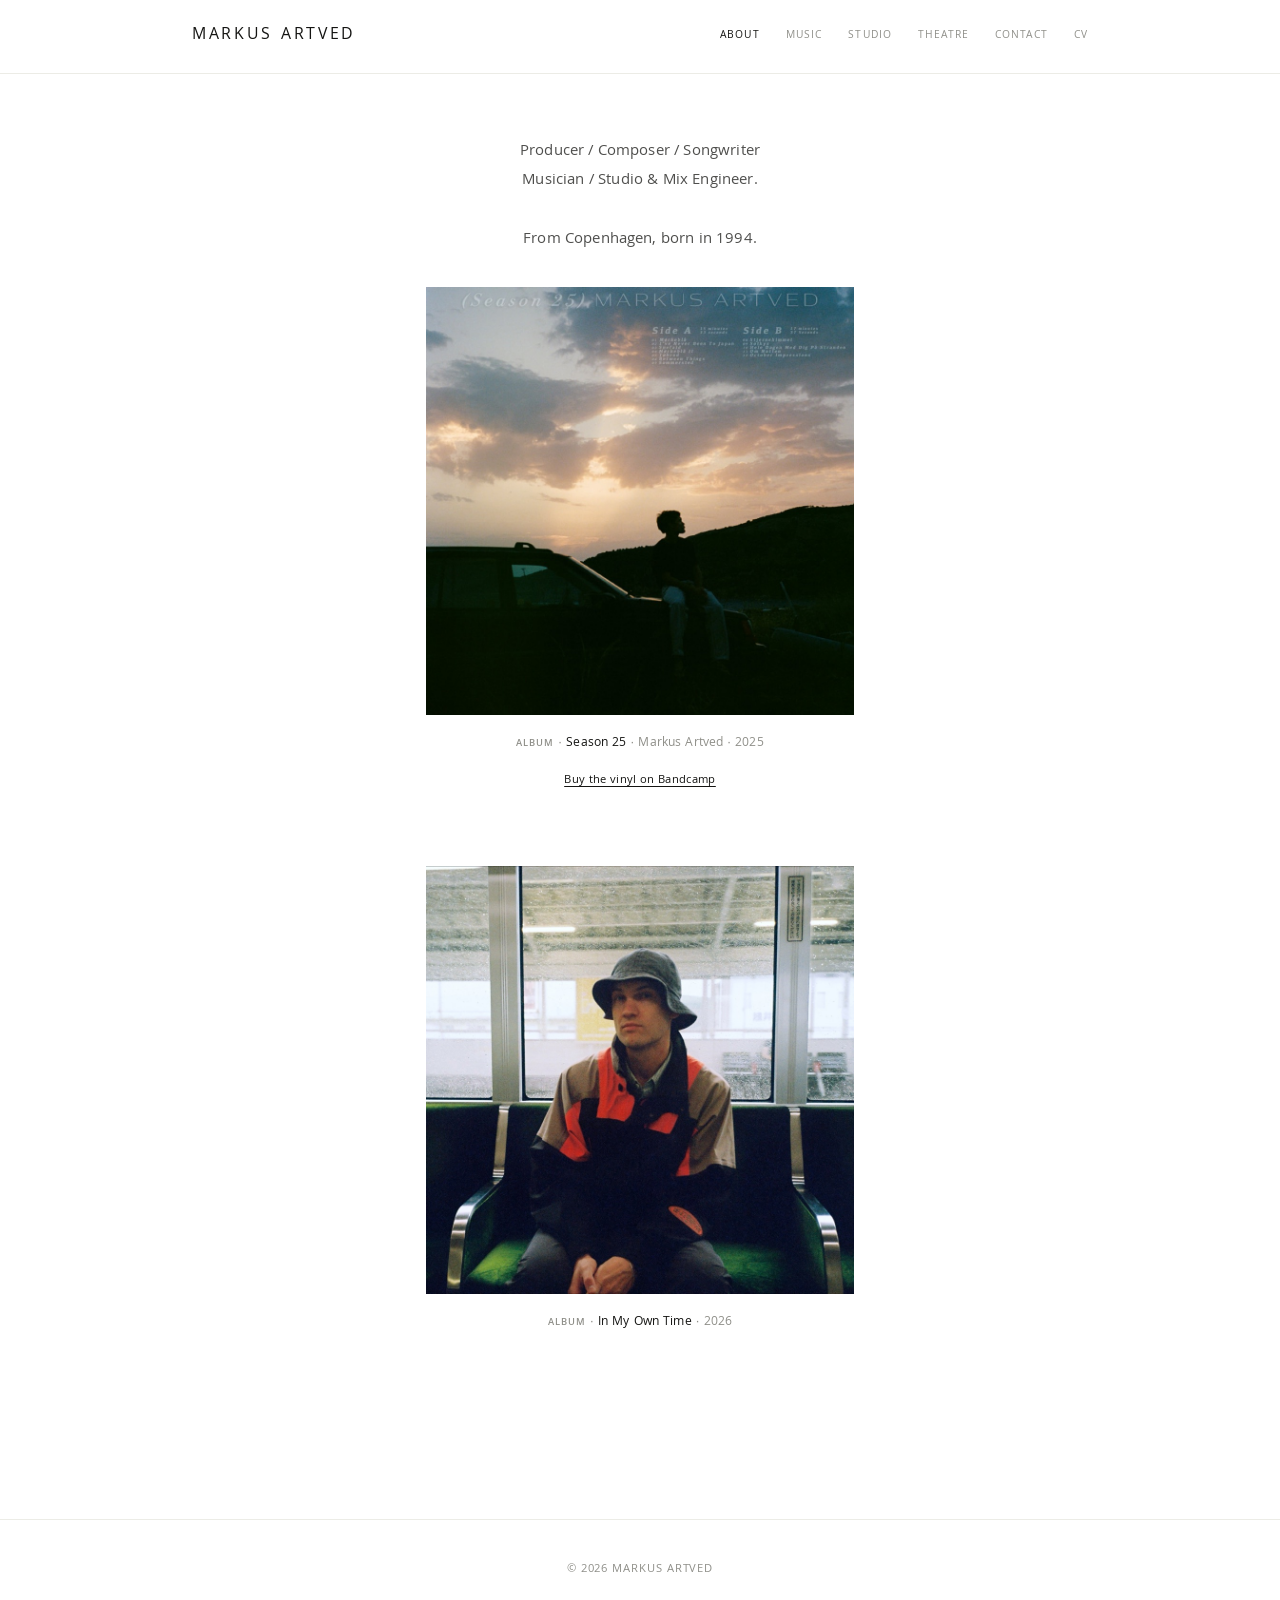
==== commit 7d094370: "Update In My Own Time release line to show year instead of release date" ====
--- a/index.html
+++ b/index.html
@@ -49,7 +49,7 @@
           <img src="images/in-my-own-time.jpg" alt="In My Own Time album cover">
         </a>
         <div class="featured-meta">
-          <p class="release-line"><span class="eyebrow">Album</span> · <span class="title">In My Own Time</span> · <span class="sub">Out October 9</span></p>
+          <p class="release-line"><span class="eyebrow">Album</span> · <span class="title">In My Own Time</span> · <span class="sub">2026</span></p>
         </div>
       </div>
     </section>
--- a/style.css
+++ b/style.css
@@ -161,8 +161,8 @@
 .featured-release:hover { opacity: 0.72; }
 
 .featured-release img {
-  width: 330px;
-  height: 330px;
+  width: 428px;
+  height: 428px;
   object-fit: cover;
   flex-shrink: 0;
 }
@@ -222,7 +222,8 @@
 }
 
 #music-page .releases-highlight {
-  grid-template-columns: repeat(3, 1fr);
+  grid-template-columns: repeat(2, 1fr);
+  gap: 48px 40px;
 }
 
 @media (max-width: 620px) {
@@ -508,6 +509,22 @@
   margin: 0 0 20px;
 }
 
+.production .listen {
+  margin: 0 0 20px;
+}
+
+.production .listen a {
+  font-size: 0.86rem;
+  font-weight: 600;
+  border-bottom: 1px solid var(--text);
+  padding-bottom: 1px;
+}
+
+.production .listen a:hover {
+  color: var(--accent);
+  border-color: var(--accent);
+}
+
 .production .credits strong {
   color: var(--text);
   font-weight: 600;
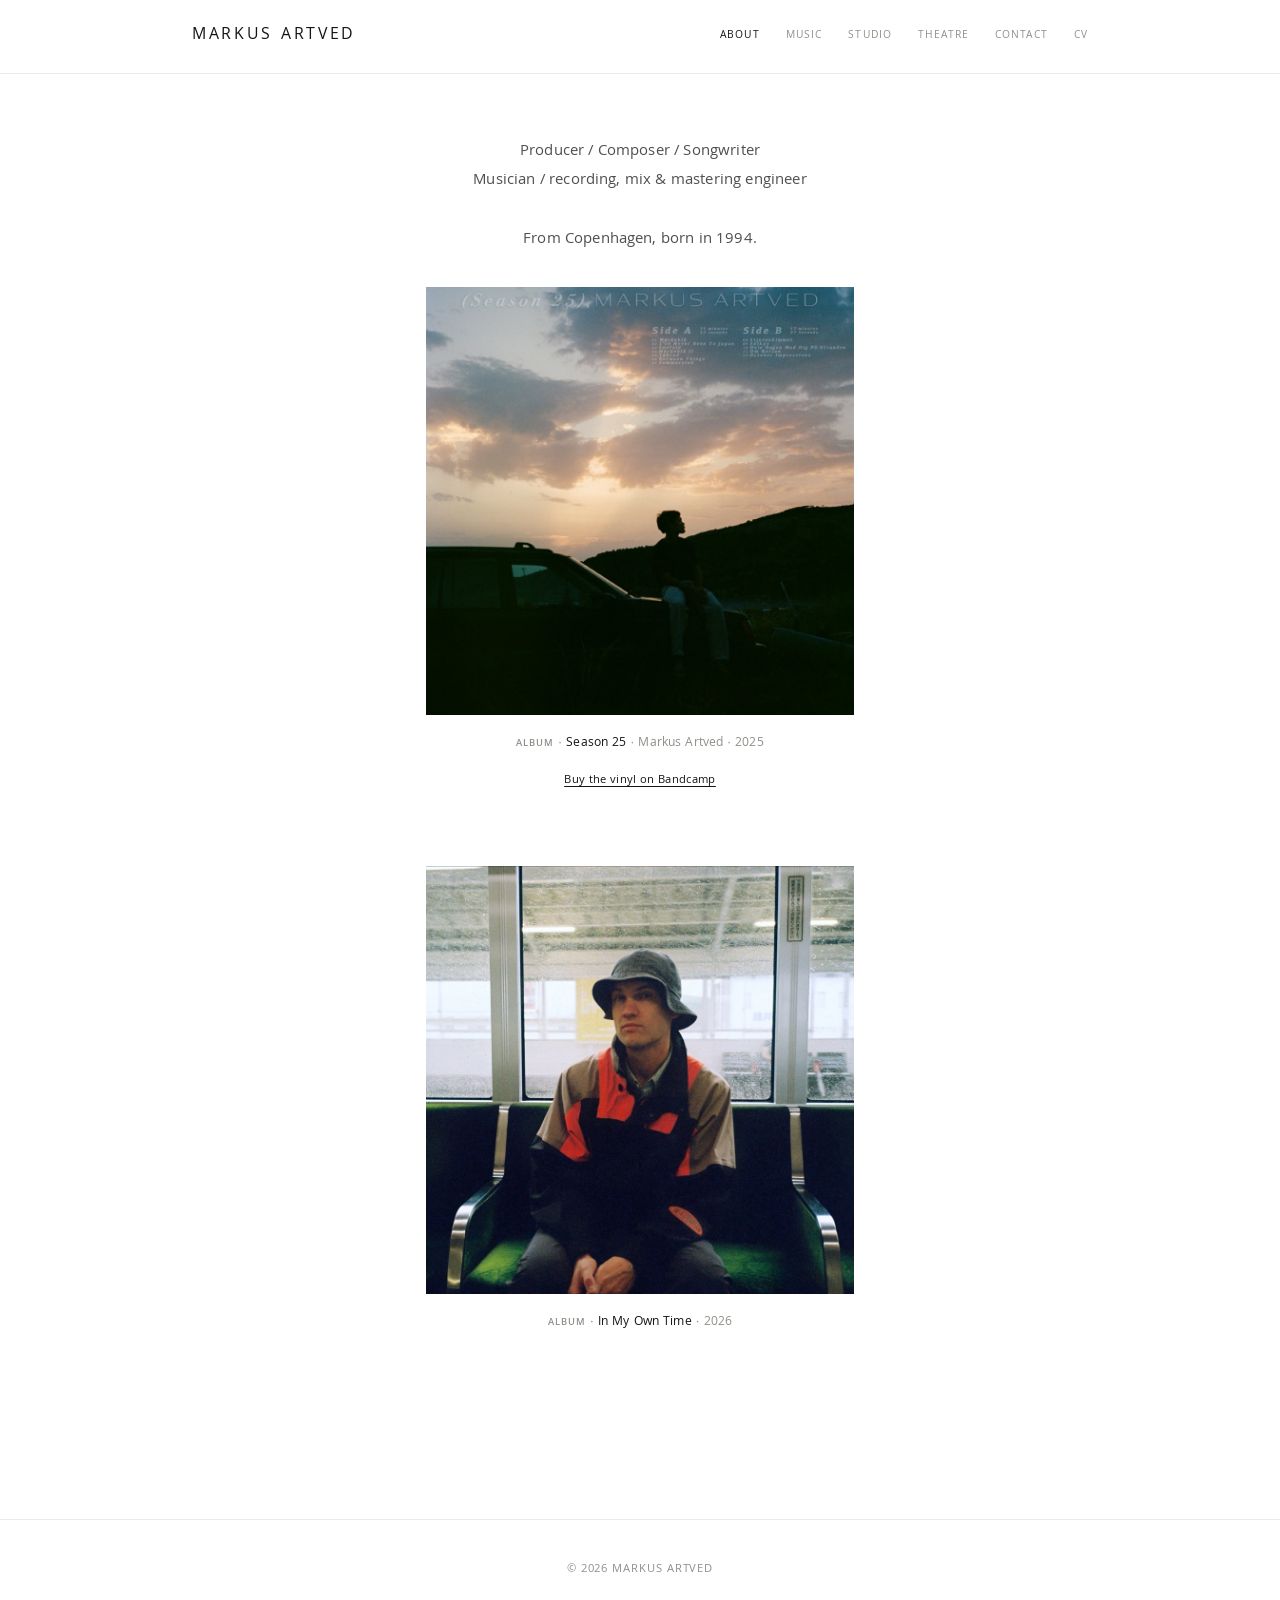
==== commit cf4ed90e: "Update about page title to recording, mix & mastering engineer Co-Authored-By: Claude Sonnet 5 <nore" ====
--- a/index.html
+++ b/index.html
@@ -28,7 +28,7 @@
 <main id="about-page">
   <div class="wrap">
     <section class="intro-section">
-      <h1 class="intro">Producer / Composer / Songwriter<br>Musician / Studio &amp; Mix Engineer.<br><br>From Copenhagen, born in 1994.</h1>
+      <h1 class="intro">Producer / Composer / Songwriter<br>Musician / recording, mix &amp; mastering engineer<br><br>From Copenhagen, born in 1994.</h1>
     </section>
 
     <section>
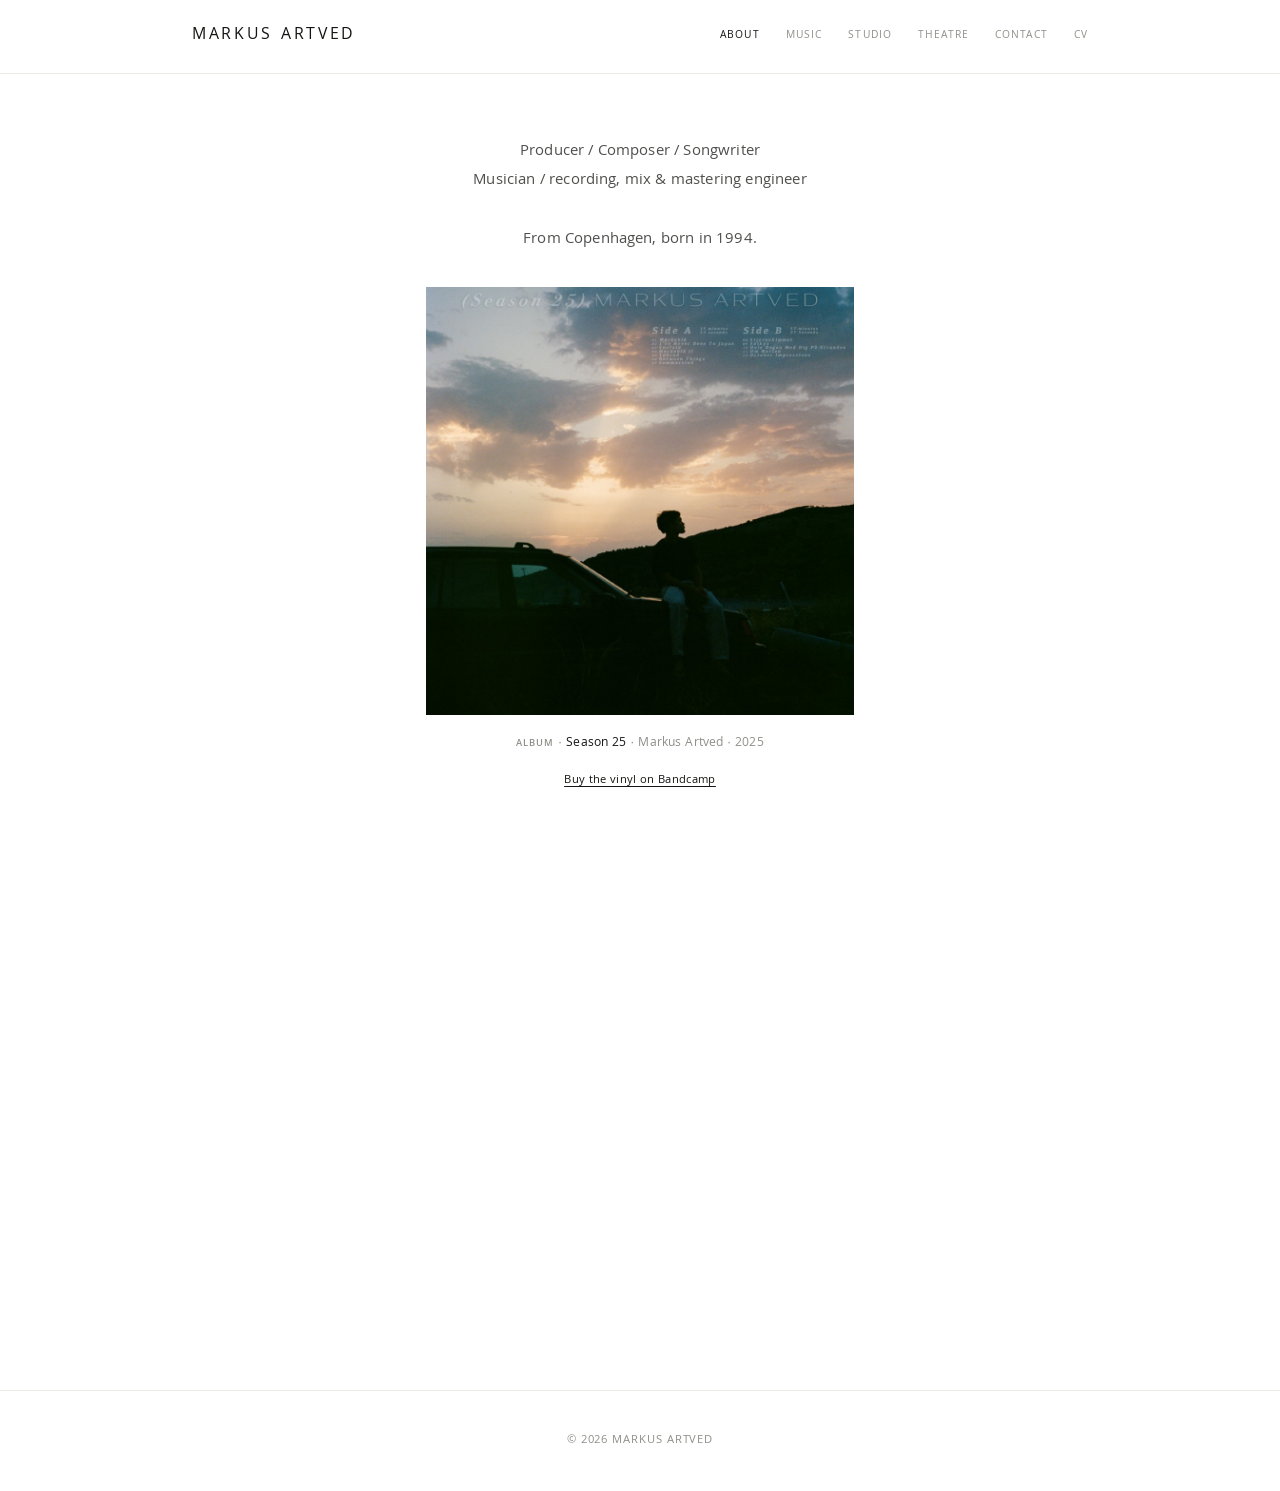
==== commit 22a3b56c: "Replace In My Own Time feature on about page with Spotify playlist embed Co-Authored-By: Claude Sonn" ====
--- a/index.html
+++ b/index.html
@@ -44,13 +44,8 @@
     </section>
 
     <section>
-      <div class="featured-release">
-        <a href="https://orcd.co/inmyowntime" target="_blank" rel="noopener">
-          <img src="images/in-my-own-time.jpg" alt="In My Own Time album cover">
-        </a>
-        <div class="featured-meta">
-          <p class="release-line"><span class="eyebrow">Album</span> · <span class="title">In My Own Time</span> · <span class="sub">2026</span></p>
-        </div>
+      <div class="spotify-embed">
+        <iframe style="border-radius: 12px;" src="https://open.spotify.com/embed/playlist/5kpQtMz0EmUYdvkcK57PYb?utm_source=generator" width="100%" height="352" frameborder="0" allowfullscreen="" allow="autoplay; clipboard-write; encrypted-media; fullscreen; picture-in-picture" loading="lazy"></iframe>
       </div>
     </section>
   </div>
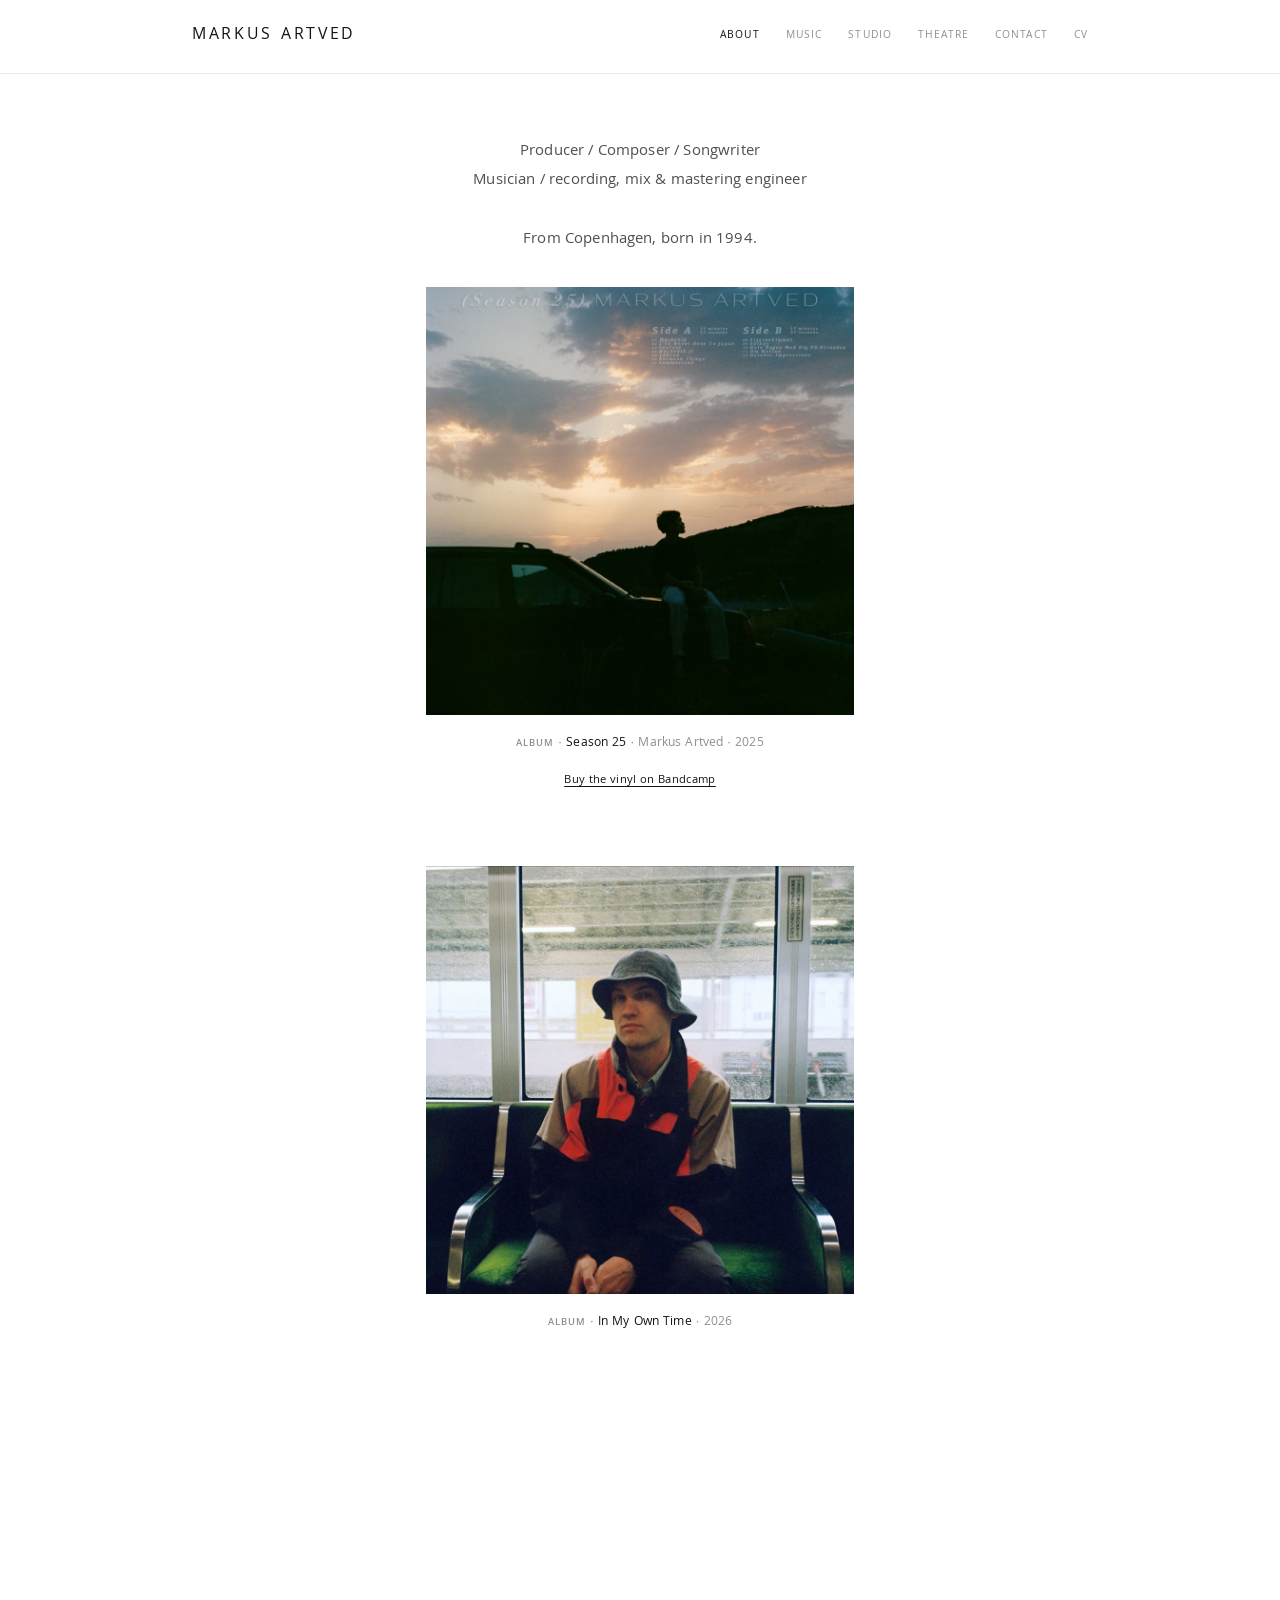
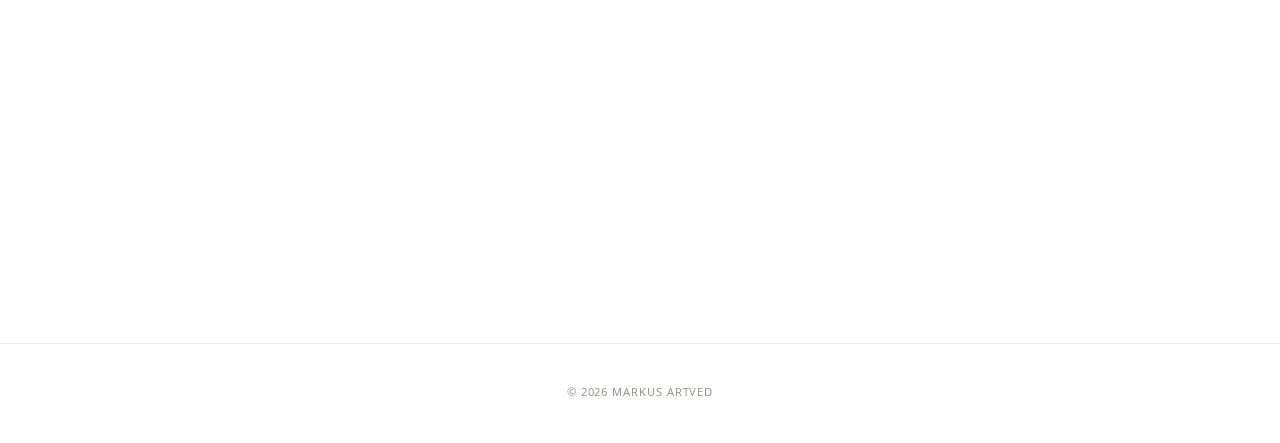
==== commit d87ca40a: "Restore In My Own Time feature on about page, add playlist below it instead of replacing it Co-Autho" ====
--- a/index.html
+++ b/index.html
@@ -44,6 +44,17 @@
     </section>
 
     <section>
+      <div class="featured-release">
+        <a href="https://orcd.co/inmyowntime" target="_blank" rel="noopener">
+          <img src="images/in-my-own-time.jpg" alt="In My Own Time album cover">
+        </a>
+        <div class="featured-meta">
+          <p class="release-line"><span class="eyebrow">Album</span> · <span class="title">In My Own Time</span> · <span class="sub">2026</span></p>
+        </div>
+      </div>
+    </section>
+
+    <section>
       <div class="spotify-embed">
         <iframe style="border-radius: 12px;" src="https://open.spotify.com/embed/playlist/5kpQtMz0EmUYdvkcK57PYb?utm_source=generator" width="100%" height="352" frameborder="0" allowfullscreen="" allow="autoplay; clipboard-write; encrypted-media; fullscreen; picture-in-picture" loading="lazy"></iframe>
       </div>
